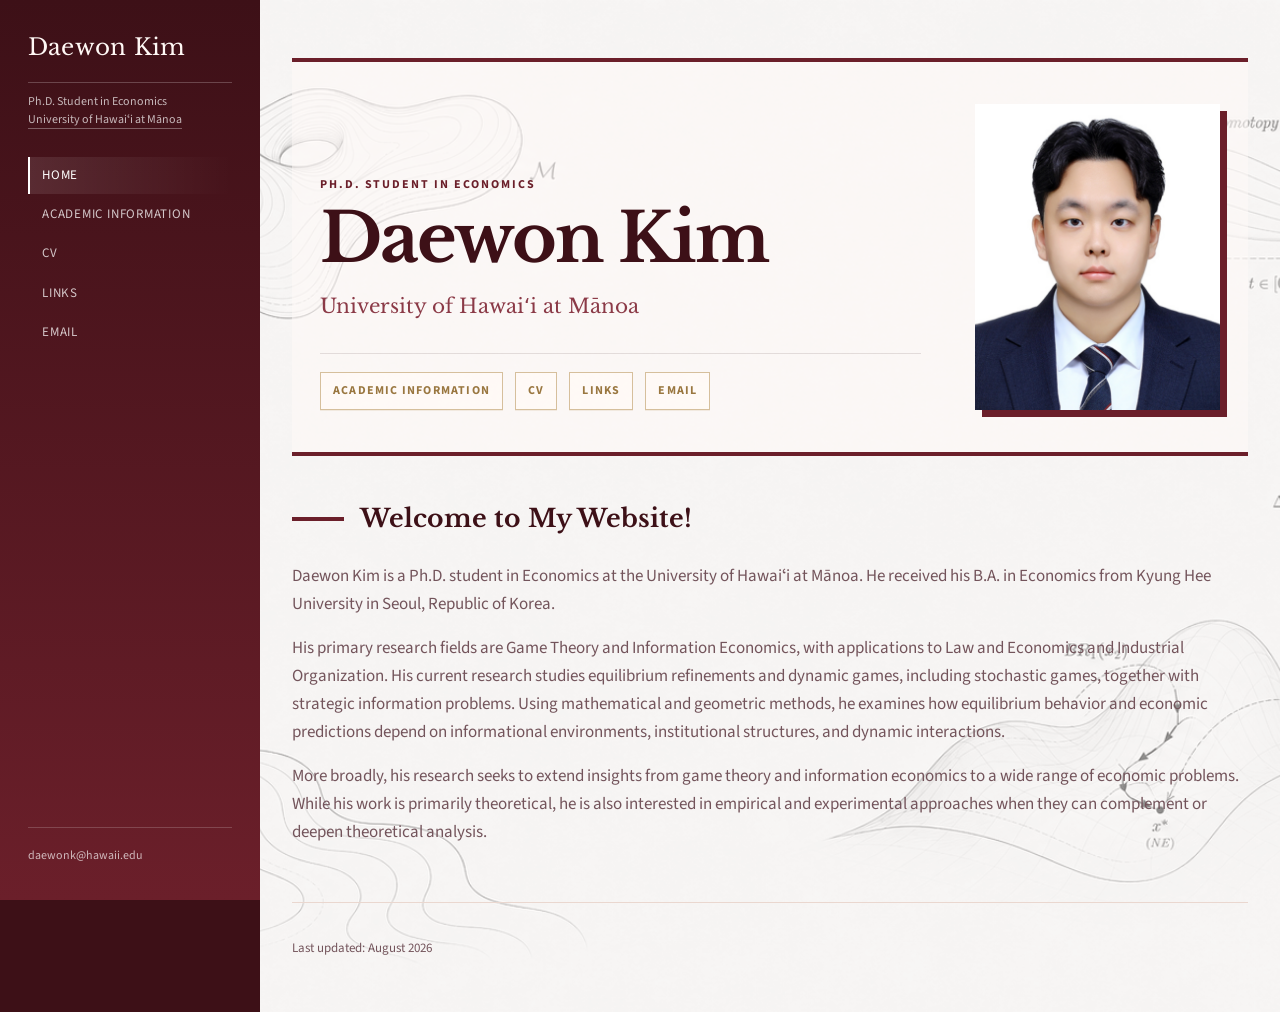
==== index.html @ 2ca6cea6 "Add files via upload" ====
<!DOCTYPE html>
<html lang="en">
<head>
  <meta charset="UTF-8" />
  <meta name="viewport" content="width=device-width, initial-scale=1.0" />
  <meta name="description" content="Daewon Kim — Ph.D. Student in Economics at the University of Hawaiʻi at Mānoa." />
  <title>Daewon Kim</title>
  <link rel="preconnect" href="https://fonts.googleapis.com">
  <link rel="preconnect" href="https://fonts.gstatic.com" crossorigin>
  <link href="https://fonts.googleapis.com/css2?family=Libre+Baskerville:wght@400;700&family=Source+Sans+3:wght@300;400;500;600;700&display=swap" rel="stylesheet">
  <link rel="icon" type="image/png" href="assets/favicon.png" />
  <link rel="stylesheet" href="style.css" />
</head>
<body class="home-page">
  <div class="site-shell">
    <aside class="side-rail" aria-label="Site navigation">
      <a class="rail-brand" href="index.html">Daewon Kim</a>
      <div class="rail-subtitle">Ph.D. Student in Economics<br><a href="https://www.economics.hawaii.edu/" target="_blank" rel="noopener">University of Hawaiʻi at Mānoa</a></div>
      <nav class="rail-nav">
        <a class="active" href="index.html">Home</a>
        <a href="academic.html">Academic Information</a>
        <a href="cv.html">CV</a>
        <a href="links.html">Links</a>
        <a href="mailto:daewonk@hawaii.edu">Email</a>
      </nav>
      <div class="rail-footer">
        <a href="mailto:daewonk@hawaii.edu">daewonk@hawaii.edu</a>
      </div>
    </aside>

    <main class="page">
      <header class="home-hero">
        <div class="home-copy">
          <p class="eyebrow anim-1">Ph.D. Student in Economics</p>
          <h1 class="anim-2">Daewon Kim</h1>
          <p class="affiliation anim-3">University of Hawaiʻi at Mānoa</p>
          <div class="quick-links anim-4" aria-label="Quick links">
            <a href="academic.html">Academic Information</a>
            <a href="cv.html">CV</a>
            <a href="links.html">Links</a>
            <a href="mailto:daewonk@hawaii.edu">Email</a>
          </div>
        </div>
        <figure class="portrait" aria-label="Portrait of Daewon Kim">
          <img src="assets/profile-daewon.jpg" alt="Daewon Kim" />
        </figure>
      </header>

<section class="section welcome-section">
  <h2>Welcome to My Website!</h2>
  <div class="prose">
    <p>
      Daewon Kim is a Ph.D. student in Economics at the University of Hawaiʻi at Mānoa. He received his B.A. in Economics from Kyung Hee University in Seoul, Republic of Korea.
    </p>
    <p>
      His primary research fields are Game Theory and Information Economics, with applications to Law and Economics and Industrial Organization. His current research studies equilibrium refinements and dynamic games, including stochastic games, together with strategic information problems. Using mathematical and geometric methods, he examines how equilibrium behavior and economic predictions depend on informational environments, institutional structures, and dynamic interactions.
    </p>
    <p>
      More broadly, his research seeks to extend insights from game theory and information economics to a wide range of economic problems. While his work is primarily theoretical, he is also interested in empirical and experimental approaches when they can complement or deepen theoretical analysis.
    </p>
  </div>
</section>

      <footer class="site-footer">
        <p>Last updated: August 2026</p>
      </footer>
    </main>
  </div>
</body>
</html>
---- style.css ----
:root {
  --burgundy-dark: #3d1017;
  --burgundy: #6b1f2a;
  --burgundy-mid: #8b3a47;
  --burgundy-soft: #b06a73;
  --burgundy-pale: #ead7cf;
  --cream: #fffaf7;
  --cream-2: #f8eee9;
  --white: #ffffff;
  --text: #321217;
  --muted: #73545b;
  --soft-text: #9b747c;
  --line: #ead7cf;
  --gold: #b8935a;
  --gold-dark: #9a7740;
  --gold-pale: #f4ecdc;
  --max: 980px;
}

* { box-sizing: border-box; }
html { scroll-behavior: smooth; }
body {
  margin: 0;
  font-family: 'Source Sans 3', system-ui, -apple-system, BlinkMacSystemFont, sans-serif;
  background: linear-gradient(90deg, var(--burgundy-dark) 0 260px, var(--cream) 260px 100%);
  color: var(--text);
  line-height: 1.65;
  -webkit-font-smoothing: antialiased;
}

a { color: inherit; }

.site-shell {
  position: relative;
  display: grid;
  grid-template-columns: 260px minmax(0, 1fr);
  min-height: 100vh;
}

.home-page .site-shell::after {
  content: "";
  position: absolute;
  top: 0;
  right: 0;
  bottom: 0;
  left: 260px;
  background: url("assets/home-hero-math.png") center top / cover no-repeat;
  opacity: 0.65;
  filter: grayscale(100%);
  pointer-events: none;
  z-index: 0;
}

.home-page .side-rail,
.home-page .page {
  position: relative;
  z-index: 1;
}

/* Left rail */
.side-rail {
  position: sticky;
  top: 0;
  height: 100vh;
  background: linear-gradient(180deg, var(--burgundy-dark), var(--burgundy));
  color: #fff8f5;
  padding: 34px 28px;
  display: flex;
  flex-direction: column;
}

.rail-brand {
  font-family: 'Libre Baskerville', Georgia, serif;
  font-size: 23px;
  line-height: 1.2;
  text-decoration: none;
  letter-spacing: .01em;
  padding-bottom: 20px;
  border-bottom: 1px solid rgba(255,255,255,.22);
}

.rail-subtitle {
  margin-top: 10px;
  font-size: 12px;
  color: rgba(255,255,255,.70);
  line-height: 1.5;
}

.rail-subtitle a {
  color: inherit;
  text-decoration: none;
  border-bottom: 1px solid rgba(255, 255, 255, .32);
  transition: color .15s ease, border-color .15s ease;
}

.rail-subtitle a:hover {
  color: #fff;
  border-bottom-color: #fff;
}

.rail-nav {
  display: flex;
  flex-direction: column;
  gap: 2px;
  margin-top: 28px;
}

.rail-nav a {
  text-decoration: none;
  font-size: 13px;
  letter-spacing: .06em;
  text-transform: uppercase;
  color: rgba(255,255,255,.76);
  padding: 8px 0 8px 12px;
  border-left: 2px solid transparent;
  transition: .15s ease;
}

.rail-nav a:hover,
.rail-nav a.active {
  color: #fff;
  border-left-color: #fff;
  background: linear-gradient(90deg, rgba(255,255,255,.10), transparent);
}


.rail-footer {
  margin-top: auto;
  font-size: 12px;
  color: rgba(255,255,255,.68);
  overflow-wrap: anywhere;
  border-top: 1px solid rgba(255,255,255,.18);
  padding-top: 18px;
}

.rail-footer a { text-decoration: none; }
.rail-footer a:hover { color: #fff; }

/* Page canvas */
.page {
  width: min(var(--max), calc(100% - 64px));
  margin: 0 auto;
  padding: 58px 0 40px;
}

.eyebrow {
  margin: 0 0 10px;
  color: var(--burgundy);
  font-size: 12px;
  font-weight: 700;
  letter-spacing: .16em;
  text-transform: uppercase;
}

h1 {
  margin: 0;
  font-family: 'Libre Baskerville', Georgia, serif;
  font-size: clamp(42px, 6vw, 68px);
  line-height: 1;
  color: var(--burgundy-dark);
  letter-spacing: -.03em;
}

/* Home */
.home-hero {
  position: relative;
  display: grid;
  grid-template-columns: minmax(0, 1fr) 245px;
  gap: 54px;
  align-items: end;
  padding: 42px 28px 42px;
  border-top: 4px solid var(--burgundy);
  border-bottom: 4px solid var(--burgundy);
  background: rgba(255, 250, 247, 0.52);
  backdrop-filter: blur(0.5px);
}


.affiliation {
  margin: 18px 0 0;
  font-family: 'Libre Baskerville', Georgia, serif;
  font-size: 20px;
  color: var(--burgundy-mid);
}

.quick-links {
  display: flex;
  flex-wrap: wrap;
  gap: 12px;
  margin-top: 30px;
  padding-top: 18px;
  border-top: 1px solid rgba(50,18,23,.12);
}

.quick-links a {
  color: var(--gold-dark);
  text-decoration: none;
  font-size: 12px;
  font-weight: 700;
  letter-spacing: .10em;
  text-transform: uppercase;
  padding: 8px 12px;
  border: 1px solid rgba(184,147,90,.58);
  background: rgba(255,250,247,.82);
  box-shadow: 0 1px 0 rgba(184,147,90,.14);
  transition: .18s ease;
}

.quick-links a:hover {
  color: var(--burgundy-dark);
  background: var(--gold-pale);
  border-color: var(--gold);
  transform: translateY(-1px);
}


.portrait {
  position: relative;
  margin: 0;
  justify-self: end;
  width: 245px;
  padding: 0;
  background: transparent;
}

.portrait::before { display: none; }
.portrait::after { display: none; }

.portrait img {
  position: relative;
  z-index: 1;
  display: block;
  width: 100%;
  aspect-ratio: 4 / 5;
  object-fit: cover;
  object-position: center 20%;
  border: none;
  box-shadow: 7px 7px 0 var(--burgundy);
}

/* Section style: no cards, just spacing and rules */
.section {
  padding: 42px 0 4px;
  border-bottom: 1px solid var(--line);
  scroll-margin-top: 24px;
}

.section:last-of-type { border-bottom: none; }

.section h2 {
  display: grid;
  grid-template-columns: 52px minmax(0, 1fr);
  gap: 16px;
  align-items: center;
  margin: 0 0 22px;
  font-family: 'Libre Baskerville', Georgia, serif;
  font-size: 25px;
  color: var(--burgundy-dark);
  font-weight: 700;
}

.field-tag:empty {
  visibility: hidden;
}

.section h2::before {
  content: "";
  height: 4px;
  background: var(--burgundy);
}

.prose {
  max-width: 100%;
}

.prose p,
.welcome-section p {
  margin: 0 0 1rem;
  font-size: 17px;
  color: var(--muted);
}

.prose p:last-child { margin-bottom: 0; }
.prose strong { color: var(--burgundy-dark); font-weight: 700; }

/* Page headers */
.page-header {
  padding: 30px 0 38px;
  border-bottom: 4px solid var(--burgundy);
  margin-bottom: 34px;
  position: relative;
  overflow: visible;
}

.page-header::after {
  content: attr(data-watermark);
  position: absolute;
  right: -10px;
  top: 50%;
  transform: translateY(-50%);
  font-family: 'Libre Baskerville', Georgia, serif;
  font-size: clamp(72px, 11vw, 136px);
  font-weight: 700;
  color: rgba(107, 31, 42, 0.055);
  letter-spacing: -.04em;
  line-height: 1;
  pointer-events: none;
  white-space: nowrap;
  user-select: none;
  z-index: 0;
}

.page-header > * {
  position: relative;
  z-index: 1;
}

.page-header p {
  margin: 14px 0 0;
  max-width: 730px;
  color: var(--muted);
  font-size: 17px;
}

@keyframes fadeUp {
  from { opacity: 0; transform: translateY(16px); }
  to   { opacity: 1; transform: translateY(0); }
}

.anim-1 { animation: fadeUp .6s cubic-bezier(0.16,1,0.3,1) both; }
.anim-2 { animation: fadeUp .6s .08s cubic-bezier(0.16,1,0.3,1) both; }
.anim-3 { animation: fadeUp .6s .16s cubic-bezier(0.16,1,0.3,1) both; }
.anim-4 { animation: fadeUp .6s .24s cubic-bezier(0.16,1,0.3,1) both; }

/* Lists */
.entry-list,
.paper-list,
.compact-list,
.field-list {
  display: grid;
  gap: 0;
}

.entry,
.paper,
.field-row {
  border-top: 1px solid var(--line);
}

.entry:first-child,
.paper:first-child,
.field-row:first-child { border-top: none; }

.entry {
  display: grid;
  grid-template-columns: 145px minmax(0, 1fr);
  gap: 22px;
  padding: 18px 0;
}

.entry-year {
  color: var(--burgundy);
  font-size: 13px;
  font-weight: 700;
  letter-spacing: .03em;
}

.entry h3,
.paper h3,
.field-row h3 {
  margin: 0 0 4px;
  font-family: 'Libre Baskerville', Georgia, serif;
  font-size: 18px;
  font-weight: 700;
  color: var(--text);
}

.entry p,
.paper p,
.field-row p {
  margin: 0;
  color: var(--muted);
}

.entry a,
.paper a {
  display: inline-block;
  margin-top: 5px;
  color: var(--burgundy);
  text-decoration: none;
  font-weight: 700;
  border-bottom: 1px solid var(--burgundy-soft);
}

.entry a:hover,
.paper a:hover { color: var(--burgundy-dark); }

.field-row {
  display: grid;
  grid-template-columns: 1fr;
  padding: 17px 0;
}

.field-tag {
  color: var(--burgundy);
  font-size: 11px;
  font-weight: 700;
  letter-spacing: .12em;
  text-transform: uppercase;
}

.compact-list p {
  margin: 0;
  padding: 12px 0;
  border-top: 1px solid var(--line);
  color: var(--muted);
}

.compact-list p:first-child { border-top: none; }

.compact-list strong {
  color: var(--burgundy);
  margin-right: 8px;
}

.paper { padding: 18px 0; }
.paper span { color: var(--muted); font-style: italic; font-family: 'Source Sans 3', sans-serif; font-weight: 400; }

/* CV and notes without boxes */
.cv-panel,
.note-panel {
  padding: 0;
  background: transparent;
  border-top: 1px solid var(--line);
  border-bottom: 1px solid var(--line);
}

.cv-panel h2,
.note-panel h2 {
  margin: 0;
  padding: 20px 0 6px;
  font-family: 'Libre Baskerville', Georgia, serif;
  color: var(--burgundy-dark);
}

.cv-panel p,
.note-panel p {
  color: var(--muted);
  margin: 0 0 20px;
}

.button {
  display: inline-flex;
  align-items: center;
  justify-content: center;
  min-height: 38px;
  padding: 8px 0 4px;
  text-decoration: none;
  color: var(--burgundy);
  font-size: 13px;
  font-weight: 700;
  letter-spacing: .08em;
  text-transform: uppercase;
  border-bottom: 2px solid var(--burgundy);
  transition: .15s ease;
}

.button:hover { color: var(--burgundy-dark); border-bottom-color: var(--burgundy-dark); }
.button.primary, .button.secondary { background: transparent; color: var(--burgundy); }

code { background: var(--cream-2); color: var(--burgundy); padding: 2px 5px; }

/* Links without boxes */
.link-grid {
  display: grid;
  grid-template-columns: 1fr;
}

.link-grid a {
  text-decoration: none;
  color: var(--burgundy);
  font-weight: 700;
  border-top: 1px solid var(--line);
  padding: 14px 0;
  transition: .15s ease;
}

.link-grid a:first-child { border-top: none; }
.link-grid a:hover { color: var(--burgundy-dark); padding-left: 8px; }


/* SCI badge */
.sci-badge {
  display: inline-flex;
  align-items: center;
  justify-content: center;
  margin-left: 8px;
  padding: 2px 7px 1px;
  border: 1px solid #b8935a;
  color: #b8935a;
  background: #fff9ef;
  font-family: 'Source Sans 3', system-ui, sans-serif;
  font-size: 10px;
  font-weight: 700;
  letter-spacing: .12em;
  line-height: 1.2;
  vertical-align: middle;
  transform: translateY(-1px);
}

/* Embedded CV preview */
.cv-actions {
  margin: 18px 0 22px;
}

.cv-embed-wrap {
  width: 100%;
  border-top: 4px solid var(--burgundy);
  background: var(--white);
}

.cv-frame {
  display: block;
  width: 100%;
  height: min(78vh, 900px);
  min-height: 620px;
  border: 1px solid var(--line);
  border-top: none;
  background: var(--white);
}

.site-footer {
  margin-top: 52px;
  padding-top: 22px;
  border-top: 1px solid var(--line);
  color: var(--muted);
  font-size: 13px;
}

@media (max-width: 880px) {
  body { background: var(--cream); }
  .home-page .site-shell::after { left: 0; opacity: 0.16; background-position: center top; }

  .site-shell { grid-template-columns: 1fr; }
  .side-rail {
    position: static;
    height: auto;
    padding: 22px;
  }
  .rail-brand { border-bottom: none; padding-bottom: 6px; }
  .rail-nav { flex-direction: row; flex-wrap: wrap; gap: 4px 10px; margin-top: 14px; }
  .rail-nav a { padding: 5px 0 5px 9px; }
  .rail-footer { display: none; }
  .page { width: min(100% - 34px, var(--max)); padding-top: 30px; }
  .home-hero { grid-template-columns: 1fr; gap: 30px; align-items: start; padding: 24px 18px 30px; }
  .portrait { justify-self: start; width: min(260px, 100%); }
  .portrait::before { inset: 10px; }
  .portrait img { width: 100%; }
}

@media (max-width: 620px) {
  .entry, .field-row { grid-template-columns: 1fr; gap: 4px; }
  .home-hero { padding-bottom: 32px; }
  .section h2 { grid-template-columns: 36px 1fr; }
  h1 { font-size: 42px; }
  .prose p, .welcome-section p { font-size: 16px; }
}
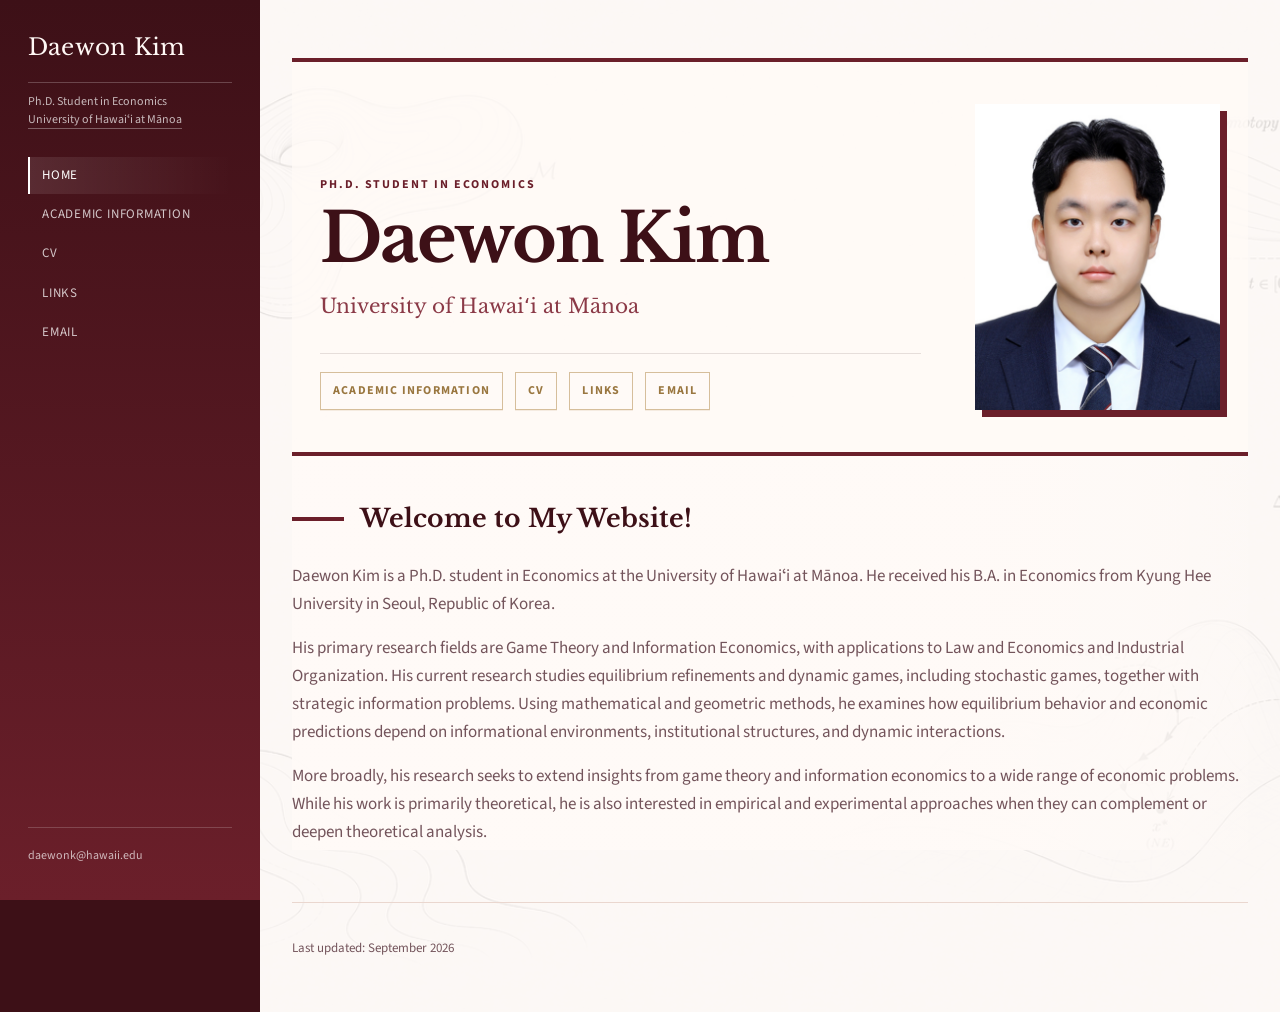
==== commit 95cd108c: "Add files via upload" ====
--- a/index.html
+++ b/index.html
@@ -62,7 +62,7 @@
 </section>
 
       <footer class="site-footer">
-        <p>Last updated: August 2026</p>
+        <p>Last updated: September 2026</p>
       </footer>
     </main>
   </div>
--- a/style.css
+++ b/style.css
@@ -45,7 +45,7 @@
   bottom: 0;
   left: 260px;
   background: url("assets/home-hero-math.png") center top / cover no-repeat;
-  opacity: 0.65;
+  opacity: 0.20;
   filter: grayscale(100%);
   pointer-events: none;
   z-index: 0;
@@ -171,8 +171,18 @@
   padding: 42px 28px 42px;
   border-top: 4px solid var(--burgundy);
   border-bottom: 4px solid var(--burgundy);
-  background: rgba(255, 250, 247, 0.52);
+  background: rgba(255, 250, 247, 0.78);
   backdrop-filter: blur(0.5px);
+}
+
+.welcome-section {
+  background: linear-gradient(
+    90deg,
+    rgba(255, 250, 247, 0.97) 0%,
+    rgba(255, 250, 247, 0.95) 70%,
+    rgba(255, 250, 247, 0.78) 88%,
+    rgba(255, 250, 247, 0.20) 100%
+  );
 }
 
 
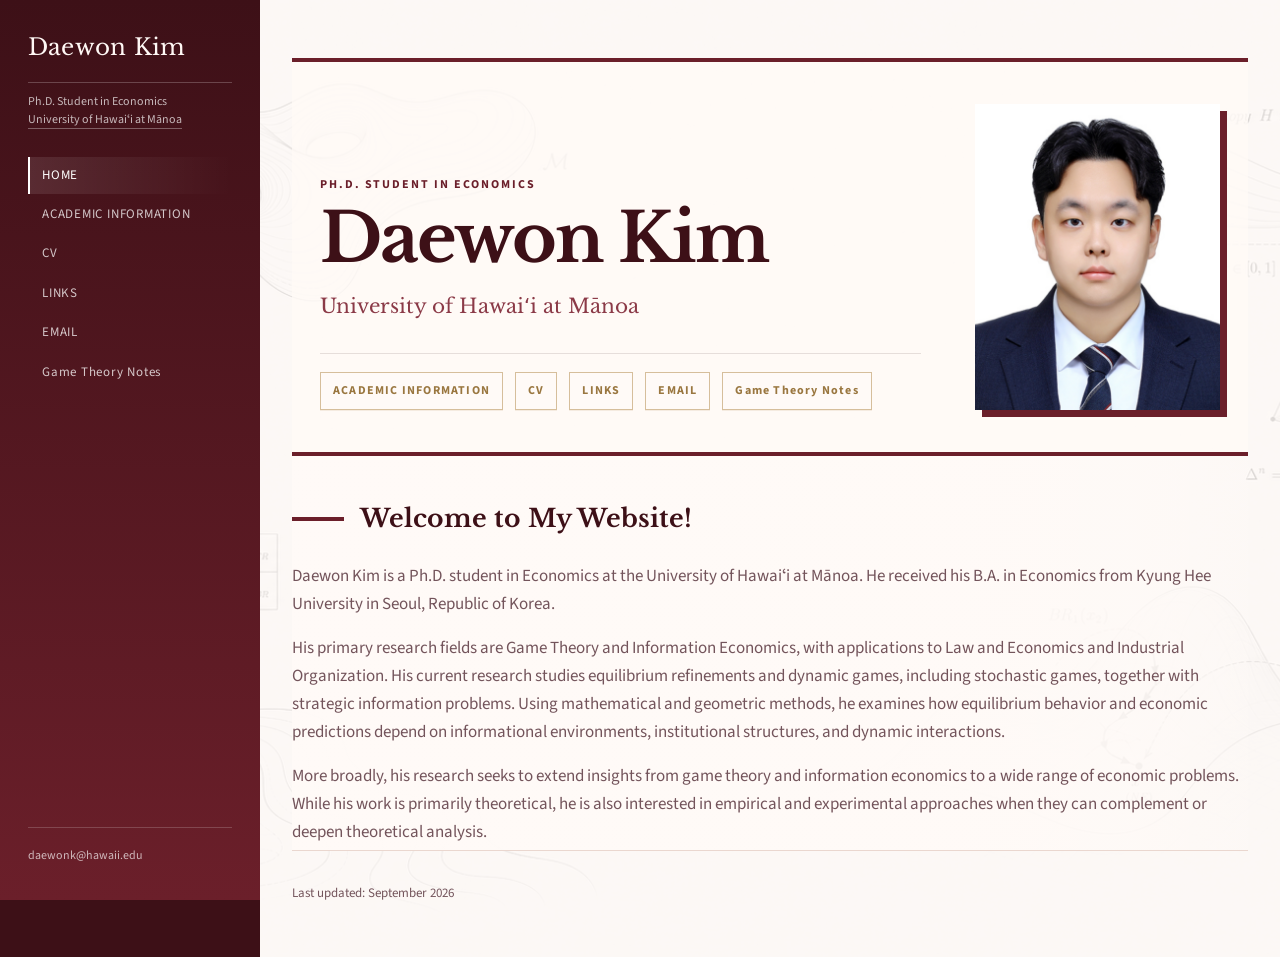
==== commit e50945cb: "Add files via upload" ====
--- a/index.html
+++ b/index.html
@@ -22,6 +22,7 @@
         <a href="cv.html">CV</a>
         <a href="links.html">Links</a>
         <a href="mailto:daewonk@hawaii.edu">Email</a>
+        <a href="game-theory.html" style="text-transform: none;">Game Theory Notes</a>
       </nav>
       <div class="rail-footer">
         <a href="mailto:daewonk@hawaii.edu">daewonk@hawaii.edu</a>
@@ -39,6 +40,7 @@
             <a href="cv.html">CV</a>
             <a href="links.html">Links</a>
             <a href="mailto:daewonk@hawaii.edu">Email</a>
+            <a href="game-theory.html" style="text-transform: none;">Game Theory Notes</a>
           </div>
         </div>
         <figure class="portrait" aria-label="Portrait of Daewon Kim">
--- a/style.css
+++ b/style.css
@@ -255,8 +255,6 @@
   scroll-margin-top: 24px;
 }
 
-.section:last-of-type { border-bottom: none; }
-
 .section h2 {
   display: grid;
   grid-template-columns: 52px minmax(0, 1fr);
@@ -540,9 +538,9 @@
 }
 
 .site-footer {
-  margin-top: 52px;
-  padding-top: 22px;
-  border-top: 1px solid var(--line);
+  margin-top: 32px;
+  padding-top: 0;
+  border-top: none;
   color: var(--muted);
   font-size: 13px;
 }
@@ -575,3 +573,38 @@
   h1 { font-size: 42px; }
   .prose p, .welcome-section p { font-size: 16px; }
 }
+
+/* Professional Activities */
+
+.professional-group {
+  margin: 0 0 18px;
+}
+
+.professional-group:last-child {
+  margin-bottom: 0;
+}
+
+.professional-group h3 {
+  margin: 0 0 6px;
+}
+
+.professional-list {
+  margin: 0;
+  padding: 0;
+}
+
+.professional-list p {
+  margin: 0;
+  padding: 8px 0;
+  border-bottom: 1px solid var(--line);
+  color: var(--muted);
+}
+
+.professional-list strong {
+  color: var(--burgundy);
+  margin-right: 10px;
+}
+
+.professional-group:last-child .professional-list p:last-child {
+  border-bottom: none;
+}
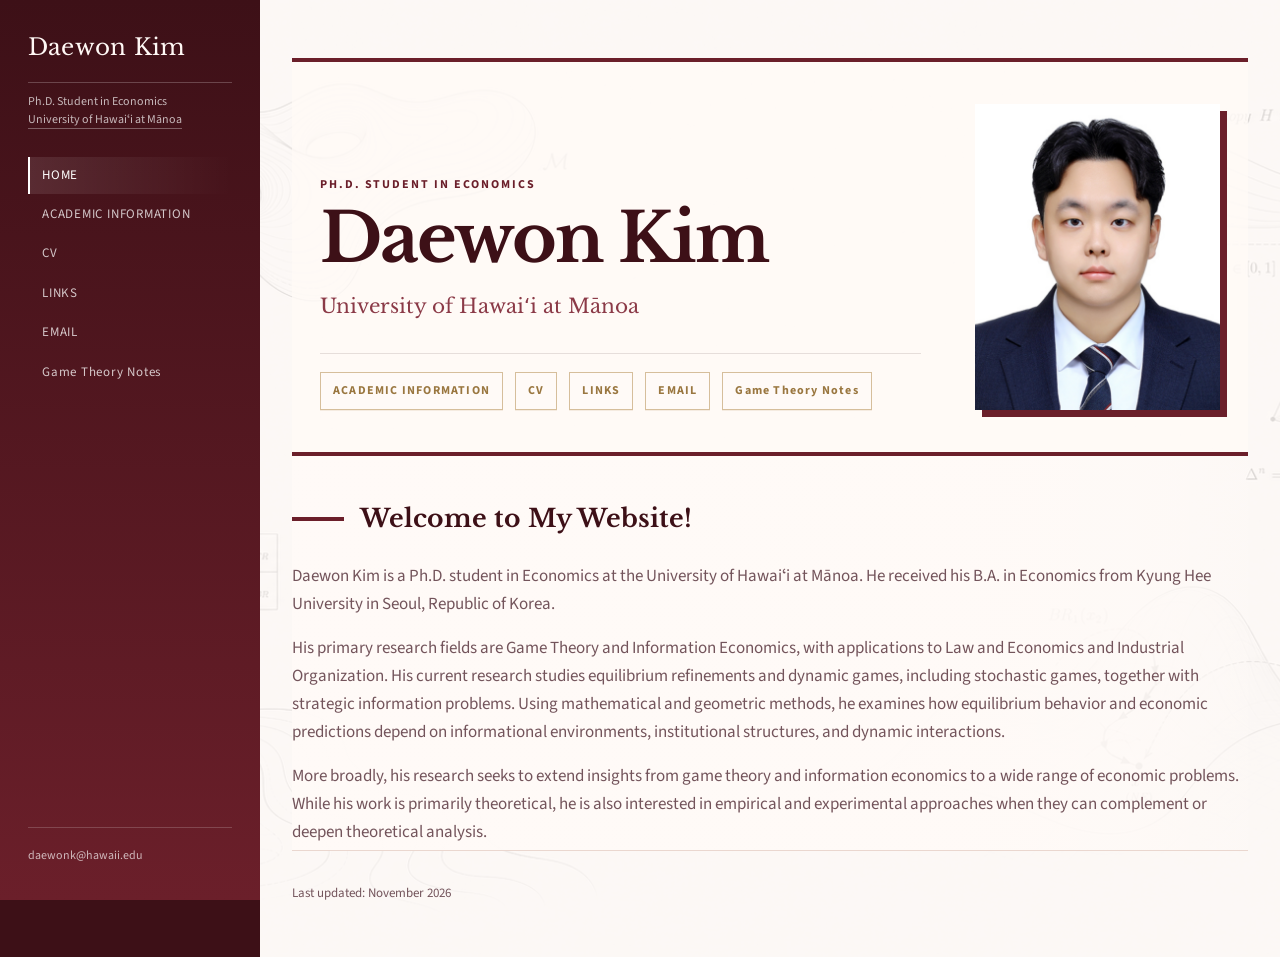
==== commit 8366cba3: "Add files via upload" ====
--- a/index.html
+++ b/index.html
@@ -64,7 +64,7 @@
 </section>
 
       <footer class="site-footer">
-        <p>Last updated: September 2026</p>
+        <p>Last updated: November 2026</p>
       </footer>
     </main>
   </div>
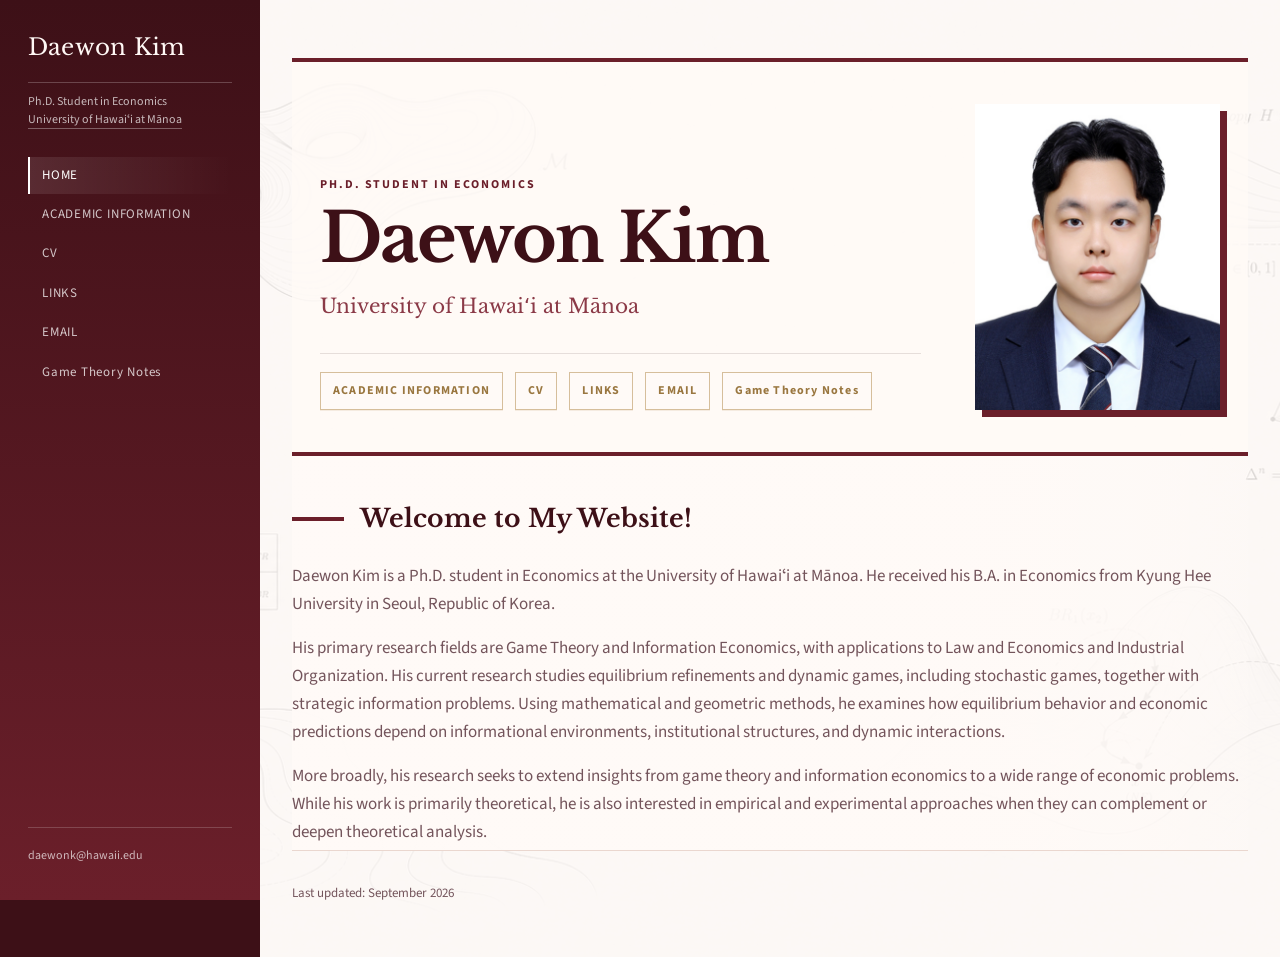
==== commit 626d565d: "Add files via upload" ====
--- a/index.html
+++ b/index.html
@@ -64,7 +64,7 @@
 </section>
 
       <footer class="site-footer">
-        <p>Last updated: November 2026</p>
+        <p>Last updated: September 2026</p>
       </footer>
     </main>
   </div>
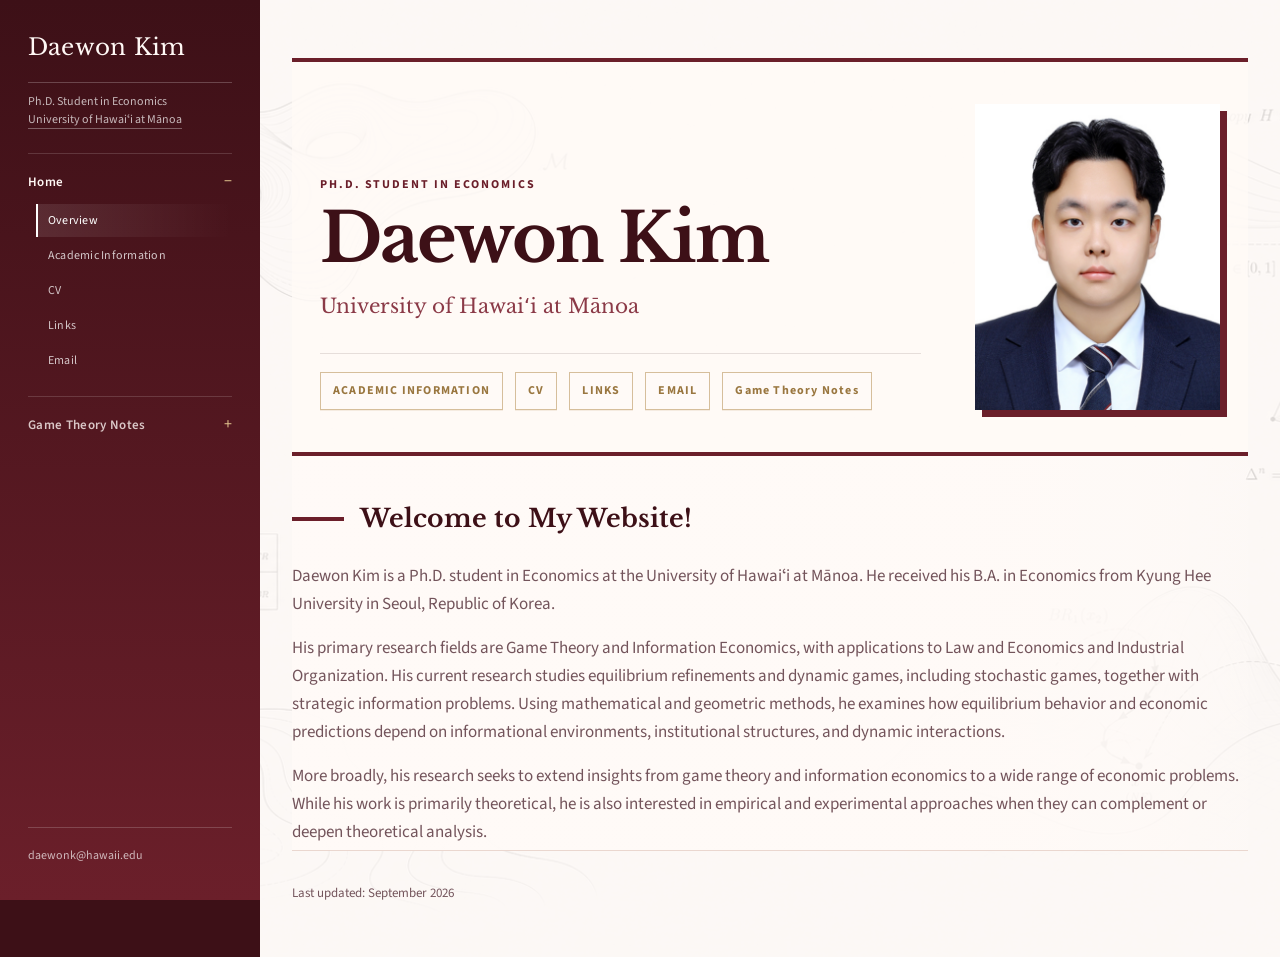
==== commit 0239d219: "Add files via upload" ====
--- a/index.html
+++ b/index.html
@@ -10,20 +10,14 @@
   <link href="https://fonts.googleapis.com/css2?family=Libre+Baskerville:wght@400;700&family=Source+Sans+3:wght@300;400;500;600;700&display=swap" rel="stylesheet">
   <link rel="icon" type="image/png" href="assets/favicon.png" />
   <link rel="stylesheet" href="style.css" />
+  <link rel="stylesheet" href="notes-navigation.css" />
 </head>
 <body class="home-page">
   <div class="site-shell">
     <aside class="side-rail" aria-label="Site navigation">
       <a class="rail-brand" href="index.html">Daewon Kim</a>
       <div class="rail-subtitle">Ph.D. Student in Economics<br><a href="https://www.economics.hawaii.edu/" target="_blank" rel="noopener">University of Hawaiʻi at Mānoa</a></div>
-      <nav class="rail-nav">
-        <a class="active" href="index.html">Home</a>
-        <a href="academic.html">Academic Information</a>
-        <a href="cv.html">CV</a>
-        <a href="links.html">Links</a>
-        <a href="mailto:daewonk@hawaii.edu">Email</a>
-        <a href="game-theory.html" style="text-transform: none;">Game Theory Notes</a>
-      </nav>
+      <div class="rail-groups"><details class="rail-group is-current" open><summary>Home</summary><nav class="rail-nav" aria-label="Website navigation"><a href="index.html" class="active" aria-current="page">Overview</a><a href="academic.html">Academic Information</a><a href="cv.html">CV</a><a href="links.html">Links</a><a href="mailto:daewonk@hawaii.edu">Email</a></nav></details><details class="rail-group"><summary>Game Theory Notes</summary><nav class="rail-nav" aria-label="Lecture notes navigation"><a href="game-theory.html#contents">Overview</a><a href="game-theory.html#book">Complete Lecture Notes</a><a href="game-theory.html#figures">Game Theory Diagrams</a><a href="game-theory.html#coverage">Contents by Topic</a><a href="game-theory.html#glossary">Game Theory Glossary</a></nav><div class="chapter-nav"><details class="rail-part"><summary>I. Strategic-Form Games</summary><div class="chapter-nav"><a href="game-theory.html#chapter-01"><span class="chapter-no">01</span><span>Strategic-Form Games and Nash Equilibrium</span></a><a href="game-theory.html#chapter-02"><span class="chapter-no">02</span><span>Mixed Strategies and Equilibrium Existence</span></a><a href="game-theory.html#chapter-03"><span class="chapter-no">03</span><span>Dominance and Rationalizability</span></a></div></details><details class="rail-part"><summary>II. Dynamic Games and Incomplete Information</summary><div class="chapter-nav"><a href="game-theory.html#chapter-04"><span class="chapter-no">04</span><span>Extensive-Form Games and Subgame Perfection</span></a><a href="game-theory.html#chapter-05"><span class="chapter-no">05</span><span>Mixed and Behavioral Strategies</span></a><a href="game-theory.html#chapter-06"><span class="chapter-no">06</span><span>Bayesian Games and Bayesian Nash Equilibrium</span></a><a href="game-theory.html#chapter-07"><span class="chapter-no">07</span><span>Perfect Bayesian and Sequential Equilibrium</span></a><a href="game-theory.html#chapter-08"><span class="chapter-no">08</span><span>Signaling Games and Equilibrium Refinements</span></a><a href="game-theory.html#chapter-09"><span class="chapter-no">09</span><span>Repeated Games and the Folk Theorem</span></a></div></details><details class="rail-part"><summary>III. Equilibrium Refinements and Stability</summary><div class="chapter-nav"><a href="game-theory.html#chapter-10"><span class="chapter-no">10</span><span>Trembling-Hand Perfection and Proper Equilibrium</span></a><a href="game-theory.html#chapter-11"><span class="chapter-no">11</span><span>Extensive-Form Perfection and the Agent Normal Form</span></a><a href="game-theory.html#chapter-12"><span class="chapter-no">12</span><span>Forward Induction and Equilibrium Dominance</span></a><a href="game-theory.html#chapter-13"><span class="chapter-no">13</span><span>Strategic Stability and the Equilibrium Correspondence</span></a></div></details></div></details></div>
       <div class="rail-footer">
         <a href="mailto:daewonk@hawaii.edu">daewonk@hawaii.edu</a>
       </div>
--- a/notes-navigation.css
+++ b/notes-navigation.css
@@ -0,0 +1,21 @@
+/* Scoped navigation shared by the website and lecture notes. */
+.rail-groups{display:grid;gap:9px;margin:24px 0 18px}
+.rail-group{min-width:0;border-top:1px solid #ffffff26;padding-top:5px}
+.rail-group>summary,.rail-part>summary{display:flex;align-items:baseline;justify-content:space-between;gap:12px;list-style:none;cursor:pointer;color:#fff8f5c9;text-transform:none;letter-spacing:.025em}
+.rail-group>summary{padding:9px 0;font:600 13px/1.7 'Source Sans 3',sans-serif}
+.rail-group.is-current>summary{color:#fff8f5}
+.rail-group>summary::-webkit-details-marker,.rail-part>summary::-webkit-details-marker{display:none}
+.rail-group>summary::after,.rail-part>summary::after{content:'+';flex-shrink:0;color:#e0c28d;font-size:16px;font-weight:400}
+.rail-group[open]>summary::after,.rail-part[open]>summary::after{content:'−'}
+.rail-group>summary:focus-visible,.rail-part>summary:focus-visible{outline:2px solid #e0c28d;outline-offset:3px}
+.rail-group .rail-nav{display:flex;flex-direction:column;gap:2px;margin:0 0 10px;padding-left:8px}
+.rail-group .rail-nav a{padding:6px 6px 6px 10px;font-size:12px;line-height:1.75;letter-spacing:.02em;text-transform:none}
+.rail-group>.chapter-nav{margin:0 0 8px 8px}
+.rail-part>summary{padding:10px 0 7px;font:600 11px/1.7 'Source Sans 3',sans-serif}
+.rail-part>summary::after{font-size:13px}
+.rail-part .chapter-nav{margin:0 0 6px 4px}
+.rail-part .chapter-nav a{display:flex;align-items:baseline;gap:9px;padding:7px 5px 7px 10px;border-left:2px solid transparent;color:#fff8f5bd;font-size:11px;line-height:1.65;text-decoration:none}
+.rail-part .chapter-nav a:hover,.rail-part .chapter-nav a.active{color:#fff8f5;border-left-color:#e0c28d;background:linear-gradient(90deg,#ffffff12,transparent)}
+.rail-part .chapter-no{flex:0 0 16px;font-family:Georgia,serif;color:#e0c28d}
+body:not([data-page]) .side-rail:has(.rail-groups){overflow-y:auto;scrollbar-width:thin;scrollbar-color:#9c6570 transparent}
+@media(max-width:760px){body:not([data-page]) .side-rail:has(.rail-groups){overflow:visible;height:auto}.rail-groups{margin:20px 0 15px}.rail-group .rail-nav{flex-direction:column;flex-wrap:nowrap}.rail-group .rail-nav a{display:block}}
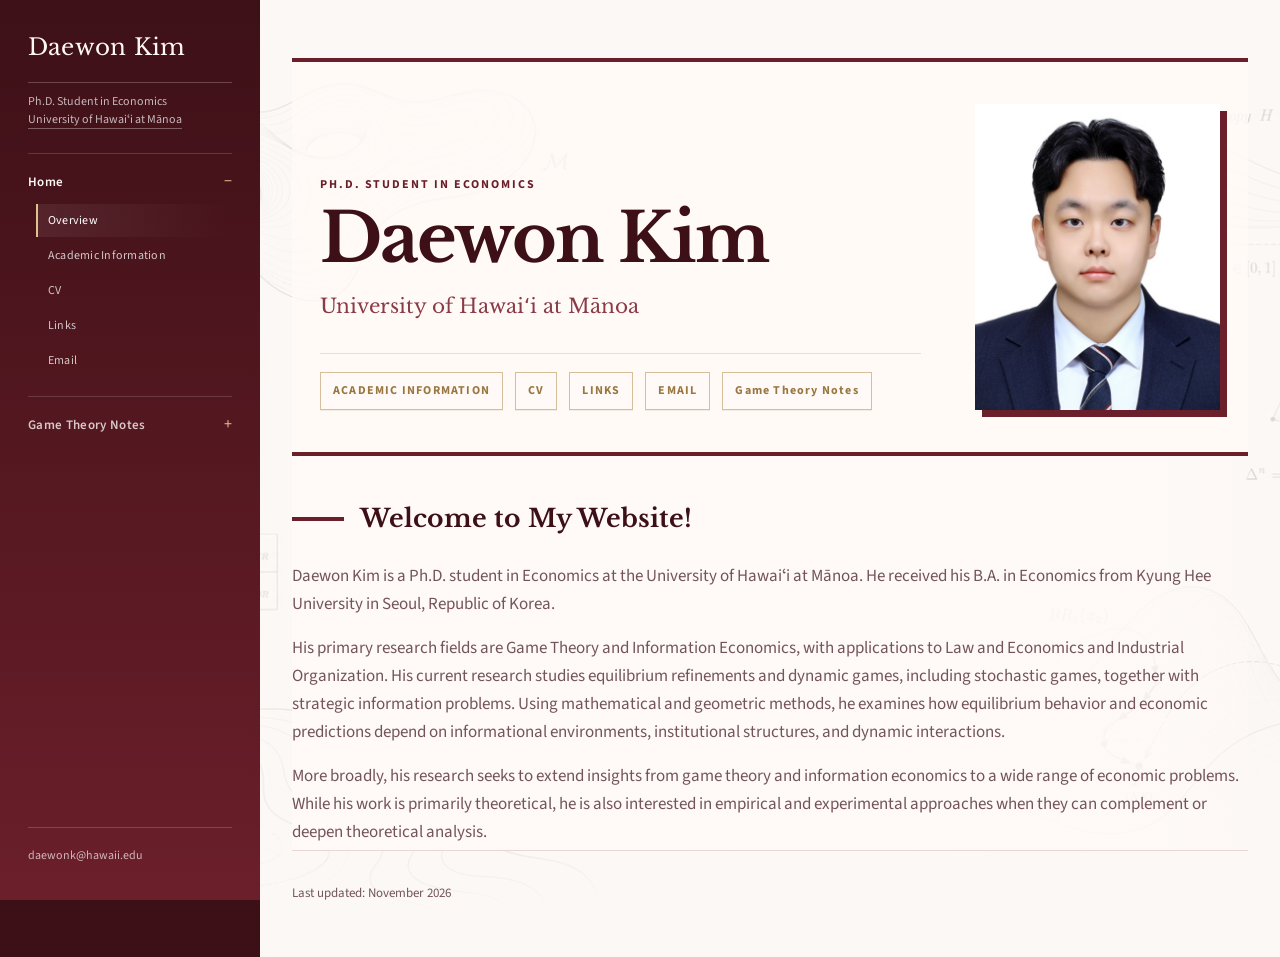
==== commit 5846bda0: "Add files via upload" ====
--- a/index.html
+++ b/index.html
@@ -11,13 +11,14 @@
   <link rel="icon" type="image/png" href="assets/favicon.png" />
   <link rel="stylesheet" href="style.css" />
   <link rel="stylesheet" href="notes-navigation.css" />
+  <script src="notes-navigation.js" defer></script>
 </head>
 <body class="home-page">
   <div class="site-shell">
     <aside class="side-rail" aria-label="Site navigation">
-      <a class="rail-brand" href="index.html">Daewon Kim</a>
+      <a class="rail-brand" href="index.html" aria-label="Daewon Kim — Home" title="Home">Daewon Kim</a>
       <div class="rail-subtitle">Ph.D. Student in Economics<br><a href="https://www.economics.hawaii.edu/" target="_blank" rel="noopener">University of Hawaiʻi at Mānoa</a></div>
-      <div class="rail-groups"><details class="rail-group is-current" open><summary>Home</summary><nav class="rail-nav" aria-label="Website navigation"><a href="index.html" class="active" aria-current="page">Overview</a><a href="academic.html">Academic Information</a><a href="cv.html">CV</a><a href="links.html">Links</a><a href="mailto:daewonk@hawaii.edu">Email</a></nav></details><details class="rail-group"><summary>Game Theory Notes</summary><nav class="rail-nav" aria-label="Lecture notes navigation"><a href="game-theory.html#contents">Overview</a><a href="game-theory.html#book">Complete Lecture Notes</a><a href="game-theory.html#figures">Game Theory Diagrams</a><a href="game-theory.html#coverage">Contents by Topic</a><a href="game-theory.html#glossary">Game Theory Glossary</a></nav><div class="chapter-nav"><details class="rail-part"><summary>I. Strategic-Form Games</summary><div class="chapter-nav"><a href="game-theory.html#chapter-01"><span class="chapter-no">01</span><span>Strategic-Form Games and Nash Equilibrium</span></a><a href="game-theory.html#chapter-02"><span class="chapter-no">02</span><span>Mixed Strategies and Equilibrium Existence</span></a><a href="game-theory.html#chapter-03"><span class="chapter-no">03</span><span>Dominance and Rationalizability</span></a></div></details><details class="rail-part"><summary>II. Dynamic Games and Incomplete Information</summary><div class="chapter-nav"><a href="game-theory.html#chapter-04"><span class="chapter-no">04</span><span>Extensive-Form Games and Subgame Perfection</span></a><a href="game-theory.html#chapter-05"><span class="chapter-no">05</span><span>Mixed and Behavioral Strategies</span></a><a href="game-theory.html#chapter-06"><span class="chapter-no">06</span><span>Bayesian Games and Bayesian Nash Equilibrium</span></a><a href="game-theory.html#chapter-07"><span class="chapter-no">07</span><span>Perfect Bayesian and Sequential Equilibrium</span></a><a href="game-theory.html#chapter-08"><span class="chapter-no">08</span><span>Signaling Games and Equilibrium Refinements</span></a><a href="game-theory.html#chapter-09"><span class="chapter-no">09</span><span>Repeated Games and the Folk Theorem</span></a></div></details><details class="rail-part"><summary>III. Equilibrium Refinements and Stability</summary><div class="chapter-nav"><a href="game-theory.html#chapter-10"><span class="chapter-no">10</span><span>Trembling-Hand Perfection and Proper Equilibrium</span></a><a href="game-theory.html#chapter-11"><span class="chapter-no">11</span><span>Extensive-Form Perfection and the Agent Normal Form</span></a><a href="game-theory.html#chapter-12"><span class="chapter-no">12</span><span>Forward Induction and Equilibrium Dominance</span></a><a href="game-theory.html#chapter-13"><span class="chapter-no">13</span><span>Strategic Stability and the Equilibrium Correspondence</span></a></div></details></div></details></div>
+      <div class="rail-groups"><details class="rail-group is-current" data-nav-key="home" open><summary>Home</summary><nav class="rail-nav" aria-label="Website navigation"><a href="index.html" class="active" aria-current="page">Overview</a><a href="academic.html">Academic Information</a><a href="cv.html">CV</a><a href="links.html">Links</a><a href="mailto:daewonk@hawaii.edu">Email</a></nav></details><details class="rail-group" data-nav-key="notes"><summary>Game Theory Notes</summary><nav class="rail-nav" aria-label="Lecture notes navigation"><a href="game-theory.html#contents">Overview</a><a href="game-theory.html#book">Complete Lecture Notes</a><a href="game-theory.html#figures">Game Theory Diagrams</a><a href="game-theory.html#coverage">Contents by Topic</a><a href="game-theory.html#glossary">Game Theory Glossary</a></nav><div class="chapter-nav"><details class="rail-part" data-nav-key="part-1"><summary>I. Strategic-Form Games</summary><div class="chapter-nav"><a href="game-theory.html#chapter-01"><span class="chapter-no">01</span><span>Strategic-Form Games and Nash Equilibrium</span></a><a href="game-theory.html#chapter-02"><span class="chapter-no">02</span><span>Mixed Strategies and Equilibrium Existence</span></a><a href="game-theory.html#chapter-03"><span class="chapter-no">03</span><span>Dominance and Rationalizability</span></a></div></details><details class="rail-part" data-nav-key="part-2"><summary>II. Dynamic Games and Incomplete Information</summary><div class="chapter-nav"><a href="game-theory.html#chapter-04"><span class="chapter-no">04</span><span>Extensive-Form Games and Subgame Perfection</span></a><a href="game-theory.html#chapter-05"><span class="chapter-no">05</span><span>Mixed and Behavioral Strategies</span></a><a href="game-theory.html#chapter-06"><span class="chapter-no">06</span><span>Bayesian Games and Bayesian Nash Equilibrium</span></a><a href="game-theory.html#chapter-07"><span class="chapter-no">07</span><span>Perfect Bayesian and Sequential Equilibrium</span></a><a href="game-theory.html#chapter-08"><span class="chapter-no">08</span><span>Signaling Games and Equilibrium Refinements</span></a><a href="game-theory.html#chapter-09"><span class="chapter-no">09</span><span>Repeated Games and the Folk Theorem</span></a></div></details><details class="rail-part" data-nav-key="part-3"><summary>III. Equilibrium Refinements and Stability</summary><div class="chapter-nav"><a href="game-theory.html#chapter-10"><span class="chapter-no">10</span><span>Trembling-Hand Perfection and Proper Equilibrium</span></a><a href="game-theory.html#chapter-11"><span class="chapter-no">11</span><span>Extensive-Form Perfection and the Agent Normal Form</span></a><a href="game-theory.html#chapter-12"><span class="chapter-no">12</span><span>Forward Induction and Equilibrium Dominance</span></a><a href="game-theory.html#chapter-13"><span class="chapter-no">13</span><span>Strategic Stability and the Equilibrium Correspondence</span></a></div></details></div></details></div>
       <div class="rail-footer">
         <a href="mailto:daewonk@hawaii.edu">daewonk@hawaii.edu</a>
       </div>
@@ -58,7 +59,7 @@
 </section>
 
       <footer class="site-footer">
-        <p>Last updated: September 2026</p>
+        <p>Last updated: November 2026</p>
       </footer>
     </main>
   </div>
--- a/notes-navigation.css
+++ b/notes-navigation.css
@@ -1,4 +1,331 @@
-/* Scoped navigation shared by the website and lecture notes. */
+/* The STIX fonts distributed with matplotlib have been modified from
+their canonical form.  They have been converted from OTF to TTF format
+using Fontforge and this script:
+
+  #!/usr/bin/env fontforge
+  i=1
+  while ( i<$argc )
+    Open($argv[i])
+    Generate($argv[i]:r + ".ttf")
+    i = i+1
+  endloop
+
+The original STIX Font License begins below.
+
+-----------------------------------------------------------
+
+STIX Font License
+
+24 May 2010
+
+Copyright (c) 2001-2010 by the STI Pub Companies, consisting of the American
+Institute of Physics, the American Chemical Society, the American Mathematical
+Society, the American Physical Society, Elsevier, Inc., and The Institute of
+Electrical and Electronic Engineers, Inc. (www.stixfonts.org), with Reserved
+Font Name STIX Fonts, STIX Fonts (TM) is a  trademark of The Institute of
+Electrical and Electronics Engineers, Inc.
+
+Portions copyright (c) 1998-2003 by MicroPress, Inc. (www.micropress-inc.com),
+with Reserved Font Name TM Math. To obtain additional mathematical fonts, please
+contact MicroPress, Inc., 68-30 Harrow Street, Forest Hills, NY 11375, USA,
+Phone: (718) 575-1816.
+
+Portions copyright (c) 1990 by Elsevier, Inc.
+
+This Font Software is licensed under the SIL Open Font License, Version 1.1.
+This license is copied below, and is also available with a FAQ at:
+https://scripts.sil.org/OFL
+
+-----------------------------------------------------------
+SIL OPEN FONT LICENSE Version 1.1 - 26 February 2007
+-----------------------------------------------------------
+
+PREAMBLE
+The goals of the Open Font License (OFL) are to stimulate worldwide
+development of collaborative font projects, to support the font creation
+efforts of academic and linguistic communities, and to provide a free and
+open framework in which fonts may be shared and improved in partnership
+with others.
+
+The OFL allows the licensed fonts to be used, studied, modified and
+redistributed freely as long as they are not sold by themselves. The
+fonts, including any derivative works, can be bundled, embedded,
+redistributed and/or sold with any software provided that any reserved
+names are not used by derivative works. The fonts and derivatives,
+however, cannot be released under any other type of license. The
+requirement for fonts to remain under this license does not apply
+to any document created using the fonts or their derivatives.
+
+DEFINITIONS
+"Font Software" refers to the set of files released by the Copyright
+Holder(s) under this license and clearly marked as such. This may
+include source files, build scripts and documentation.
+
+"Reserved Font Name" refers to any names specified as such after the
+copyright statement(s).
+
+"Original Version" refers to the collection of Font Software components as
+distributed by the Copyright Holder(s).
+
+"Modified Version" refers to any derivative made by adding to, deleting,
+or substituting -- in part or in whole -- any of the components of the
+Original Version, by changing formats or by porting the Font Software to a
+new environment.
+
+"Author" refers to any designer, engineer, programmer, technical
+writer or other person who contributed to the Font Software.
+
+PERMISSION & CONDITIONS
+Permission is hereby granted, free of charge, to any person obtaining
+a copy of the Font Software, to use, study, copy, merge, embed, modify,
+redistribute, and sell modified and unmodified copies of the Font
+Software, subject to the following conditions:
+
+1) Neither the Font Software nor any of its individual components,
+in Original or Modified Versions, may be sold by itself.
+
+2) Original or Modified Versions of the Font Software may be bundled,
+redistributed and/or sold with any software, provided that each copy
+contains the above copyright notice and this license. These can be
+included either as stand-alone text files, human-readable headers or
+in the appropriate machine-readable metadata fields within text or
+binary files as long as those fields can be easily viewed by the user.
+
+3) No Modified Version of the Font Software may use the Reserved Font
+Name(s) unless explicit written permission is granted by the corresponding
+Copyright Holder. This restriction only applies to the primary font name as
+presented to the users.
+
+4) The name(s) of the Copyright Holder(s) or the Author(s) of the Font
+Software shall not be used to promote, endorse or advertise any
+Modified Version, except to acknowledge the contribution(s) of the
+Copyright Holder(s) and the Author(s) or with their explicit written
+permission.
+
+5) The Font Software, modified or unmodified, in part or in whole,
+must be distributed entirely under this license, and must not be
+distributed under any other license. The requirement for fonts to
+remain under this license does not apply to any document created
+using the Font Software.
+
+TERMINATION
+This license becomes null and void if any of the above conditions are
+not met.
+
+DISCLAIMER
+THE FONT SOFTWARE IS PROVIDED "AS IS", WITHOUT WARRANTY OF ANY KIND,
+EXPRESS OR IMPLIED, INCLUDING BUT NOT LIMITED TO ANY WARRANTIES OF
+MERCHANTABILITY, FITNESS FOR A PARTICULAR PURPOSE AND NONINFRINGEMENT
+OF COPYRIGHT, PATENT, TRADEMARK, OR OTHER RIGHT. IN NO EVENT SHALL THE
+COPYRIGHT HOLDER BE LIABLE FOR ANY CLAIM, DAMAGES OR OTHER LIABILITY,
+INCLUDING ANY GENERAL, SPECIAL, INDIRECT, INCIDENTAL, OR CONSEQUENTIAL
+DAMAGES, WHETHER IN AN ACTION OF CONTRACT, TORT OR OTHERWISE, ARISING
+FROM, OUT OF THE USE OR INABILITY TO USE THE FONT SOFTWARE OR FROM
+OTHER DEALINGS IN THE FONT SOFTWARE.
+Copyright 2012 The Libre Baskerville Project Authors (https://github.com/impallari/Libre-Baskerville) with Reserved Font Name Libre Baskerville.
+
+This Font Software is licensed under the SIL Open Font License, Version 1.1.
+This license is copied below, and is also available with a FAQ at:
+https://openfontlicense.org
+
+
+-----------------------------------------------------------
+SIL OPEN FONT LICENSE Version 1.1 - 26 February 2007
+-----------------------------------------------------------
+
+PREAMBLE
+The goals of the Open Font License (OFL) are to stimulate worldwide
+development of collaborative font projects, to support the font creation
+efforts of academic and linguistic communities, and to provide a free and
+open framework in which fonts may be shared and improved in partnership
+with others.
+
+The OFL allows the licensed fonts to be used, studied, modified and
+redistributed freely as long as they are not sold by themselves. The
+fonts, including any derivative works, can be bundled, embedded,
+redistributed and/or sold with any software provided that any reserved
+names are not used by derivative works. The fonts and derivatives,
+however, cannot be released under any other type of license. The
+requirement for fonts to remain under this license does not apply
+to any document created using the fonts or their derivatives.
+
+DEFINITIONS
+"Font Software" refers to the set of files released by the Copyright
+Holder(s) under this license and clearly marked as such. This may
+include source files, build scripts and documentation.
+
+"Reserved Font Name" refers to any names specified as such after the
+copyright statement(s).
+
+"Original Version" refers to the collection of Font Software components as
+distributed by the Copyright Holder(s).
+
+"Modified Version" refers to any derivative made by adding to, deleting,
+or substituting -- in part or in whole -- any of the components of the
+Original Version, by changing formats or by porting the Font Software to a
+new environment.
+
+"Author" refers to any designer, engineer, programmer, technical
+writer or other person who contributed to the Font Software.
+
+PERMISSION & CONDITIONS
+Permission is hereby granted, free of charge, to any person obtaining
+a copy of the Font Software, to use, study, copy, merge, embed, modify,
+redistribute, and sell modified and unmodified copies of the Font
+Software, subject to the following conditions:
+
+1) Neither the Font Software nor any of its individual components,
+in Original or Modified Versions, may be sold by itself.
+
+2) Original or Modified Versions of the Font Software may be bundled,
+redistributed and/or sold with any software, provided that each copy
+contains the above copyright notice and this license. These can be
+included either as stand-alone text files, human-readable headers or
+in the appropriate machine-readable metadata fields within text or
+binary files as long as those fields can be easily viewed by the user.
+
+3) No Modified Version of the Font Software may use the Reserved Font
+Name(s) unless explicit written permission is granted by the corresponding
+Copyright Holder. This restriction only applies to the primary font name as
+presented to the users.
+
+4) The name(s) of the Copyright Holder(s) or the Author(s) of the Font
+Software shall not be used to promote, endorse or advertise any
+Modified Version, except to acknowledge the contribution(s) of the
+Copyright Holder(s) and the Author(s) or with their explicit written
+permission.
+
+5) The Font Software, modified or unmodified, in part or in whole,
+must be distributed entirely under this license, and must not be
+distributed under any other license. The requirement for fonts to
+remain under this license does not apply to any document created
+using the Font Software.
+
+TERMINATION
+This license becomes null and void if any of the above conditions are
+not met.
+
+DISCLAIMER
+THE FONT SOFTWARE IS PROVIDED "AS IS", WITHOUT WARRANTY OF ANY KIND,
+EXPRESS OR IMPLIED, INCLUDING BUT NOT LIMITED TO ANY WARRANTIES OF
+MERCHANTABILITY, FITNESS FOR A PARTICULAR PURPOSE AND NONINFRINGEMENT
+OF COPYRIGHT, PATENT, TRADEMARK, OR OTHER RIGHT. IN NO EVENT SHALL THE
+COPYRIGHT HOLDER BE LIABLE FOR ANY CLAIM, DAMAGES OR OTHER LIABILITY,
+INCLUDING ANY GENERAL, SPECIAL, INDIRECT, INCIDENTAL, OR CONSEQUENTIAL
+DAMAGES, WHETHER IN AN ACTION OF CONTRACT, TORT OR OTHERWISE, ARISING
+FROM, OUT OF THE USE OR INABILITY TO USE THE FONT SOFTWARE OR FROM
+OTHER DEALINGS IN THE FONT SOFTWARE.
+Copyright 2010-2020 Adobe (http://www.adobe.com/), with Reserved Font Name 'Source'. All Rights Reserved. Source is a trademark of Adobe in the United States and/or other countries.
+
+This Font Software is licensed under the SIL Open Font License, Version 1.1.
+
+This license is copied below, and is also available with a FAQ at: http://scripts.sil.org/OFL
+
+
+-----------------------------------------------------------
+SIL OPEN FONT LICENSE Version 1.1 - 26 February 2007
+-----------------------------------------------------------
+
+PREAMBLE
+The goals of the Open Font License (OFL) are to stimulate worldwide
+development of collaborative font projects, to support the font creation
+efforts of academic and linguistic communities, and to provide a free and
+open framework in which fonts may be shared and improved in partnership
+with others.
+
+The OFL allows the licensed fonts to be used, studied, modified and
+redistributed freely as long as they are not sold by themselves. The
+fonts, including any derivative works, can be bundled, embedded,
+redistributed and/or sold with any software provided that any reserved
+names are not used by derivative works. The fonts and derivatives,
+however, cannot be released under any other type of license. The
+requirement for fonts to remain under this license does not apply
+to any document created using the fonts or their derivatives.
+
+DEFINITIONS
+"Font Software" refers to the set of files released by the Copyright
+Holder(s) under this license and clearly marked as such. This may
+include source files, build scripts and documentation.
+
+"Reserved Font Name" refers to any names specified as such after the
+copyright statement(s).
+
+"Original Version" refers to the collection of Font Software components as
+distributed by the Copyright Holder(s).
+
+"Modified Version" refers to any derivative made by adding to, deleting,
+or substituting -- in part or in whole -- any of the components of the
+Original Version, by changing formats or by porting the Font Software to a
+new environment.
+
+"Author" refers to any designer, engineer, programmer, technical
+writer or other person who contributed to the Font Software.
+
+PERMISSION & CONDITIONS
+Permission is hereby granted, free of charge, to any person obtaining
+a copy of the Font Software, to use, study, copy, merge, embed, modify,
+redistribute, and sell modified and unmodified copies of the Font
+Software, subject to the following conditions:
+
+1) Neither the Font Software nor any of its individual components,
+in Original or Modified Versions, may be sold by itself.
+
+2) Original or Modified Versions of the Font Software may be bundled,
+redistributed and/or sold with any software, provided that each copy
+contains the above copyright notice and this license. These can be
+included either as stand-alone text files, human-readable headers or
+in the appropriate machine-readable metadata fields within text or
+binary files as long as those fields can be easily viewed by the user.
+
+3) No Modified Version of the Font Software may use the Reserved Font
+Name(s) unless explicit written permission is granted by the corresponding
+Copyright Holder. This restriction only applies to the primary font name as
+presented to the users.
+
+4) The name(s) of the Copyright Holder(s) or the Author(s) of the Font
+Software shall not be used to promote, endorse or advertise any
+Modified Version, except to acknowledge the contribution(s) of the
+Copyright Holder(s) and the Author(s) or with their explicit written
+permission.
+
+5) The Font Software, modified or unmodified, in part or in whole,
+must be distributed entirely under this license, and must not be
+distributed under any other license. The requirement for fonts to
+remain under this license does not apply to any document created
+using the Font Software.
+
+TERMINATION
+This license becomes null and void if any of the above conditions are
+not met.
+
+DISCLAIMER
+THE FONT SOFTWARE IS PROVIDED "AS IS", WITHOUT WARRANTY OF ANY KIND,
+EXPRESS OR IMPLIED, INCLUDING BUT NOT LIMITED TO ANY WARRANTIES OF
+MERCHANTABILITY, FITNESS FOR A PARTICULAR PURPOSE AND NONINFRINGEMENT
+OF COPYRIGHT, PATENT, TRADEMARK, OR OTHER RIGHT. IN NO EVENT SHALL THE
+COPYRIGHT HOLDER BE LIABLE FOR ANY CLAIM, DAMAGES OR OTHER LIABILITY,
+INCLUDING ANY GENERAL, SPECIAL, INDIRECT, INCIDENTAL, OR CONSEQUENTIAL
+DAMAGES, WHETHER IN AN ACTION OF CONTRACT, TORT OR OTHERWISE, ARISING
+FROM, OUT OF THE USE OR INABILITY TO USE THE FONT SOFTWARE OR FROM
+OTHER DEALINGS IN THE FONT SOFTWARE. */
+@font-face{font-family:'Libre Baskerville';font-style:normal;font-weight:400;font-display:block;src:url('[data-uri]') format('truetype')}
+@font-face{font-family:'Libre Baskerville';font-style:normal;font-weight:700;font-display:block;src:url('[data-uri]